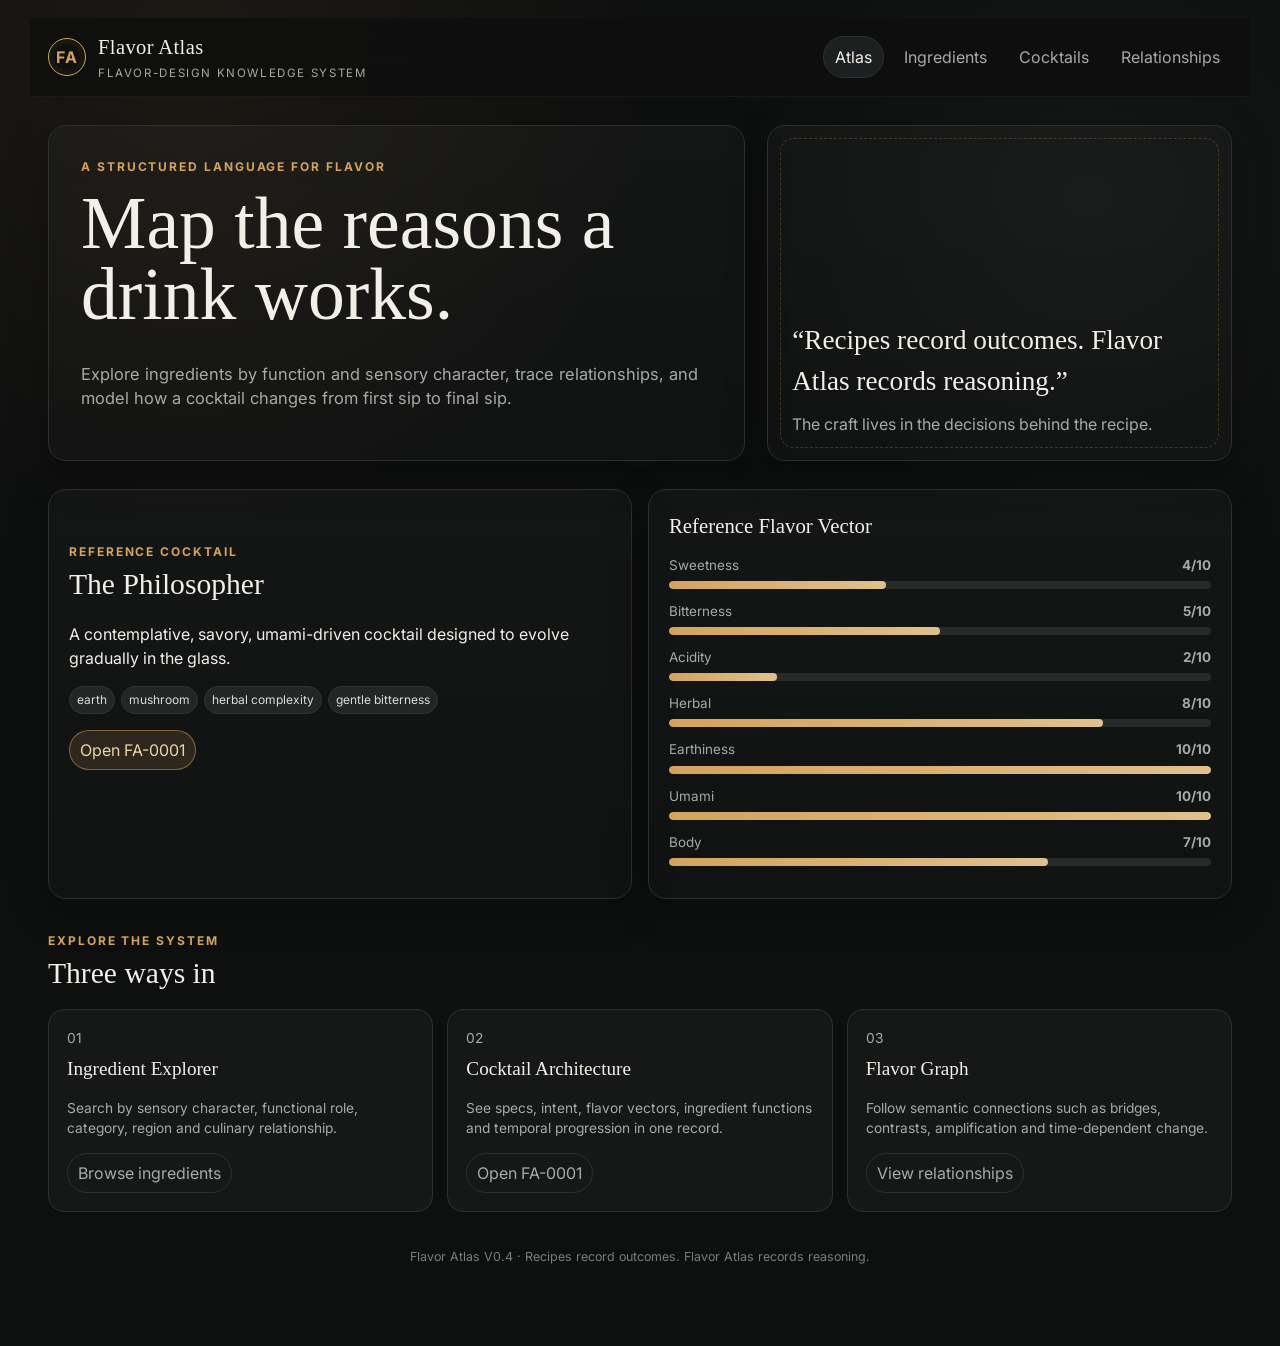
==== index.html @ f3403565 "Load final IBA encoding batches" ====
<!doctype html>
<html lang="en">
<head>
  <meta charset="utf-8">
  <meta name="viewport" content="width=device-width, initial-scale=1">
  <meta name="theme-color" content="#0e0f0f">
  <meta name="description" content="Flavor Atlas is a flavor-design knowledge system for cocktails, ingredients, sensory profiles, and the relationships between them.">
  <title>Flavor Atlas</title>
  <link rel="preconnect" href="https://fonts.googleapis.com">
  <link rel="preconnect" href="https://fonts.gstatic.com" crossorigin>
  <link href="https://fonts.googleapis.com/css2?family=Inter:wght@400;500;600;700&display=swap" rel="stylesheet">
  <link rel="stylesheet" href="styles.css">
  <link rel="stylesheet" href="cocktails.css">
  <link rel="stylesheet" href="graph.css">
</head>
<body>
  <main id="app"></main>
  <noscript>Flavor Atlas needs JavaScript enabled to run the interactive explorer.</noscript>
  <script src="data.js"></script>
  <script src="cocktails.js"></script>
  <script src="cocktail-canon.js"></script>
  <script src="canonical-encodings.js"></script>
  <script src="canonical-encodings-2.js"></script>
  <script src="canonical-encodings-3.js"></script>
  <script src="canonical-encodings-4.js"></script>
  <script src="app.js"></script>
  <script src="cocktail-explorer.js"></script>
  <script src="graph-explorer.js"></script>
</body>
</html>
---- styles.css ----
:root {
  --bg: #0e0f0f;
  --panel: #161818;
  --panel-2: #1d2020;
  --text: #f2efe8;
  --muted: #a7aaa5;
  --line: #2c3130;
  --accent: #d4a35b;
  --accent-soft: rgba(212,163,91,.14);
  --green: #9bb29f;
  --danger: #d77d68;
  --radius: 18px;
  --shadow: 0 12px 40px rgba(0,0,0,.28);
}
* { box-sizing: border-box; }
html { scroll-behavior: smooth; }
body {
  margin: 0;
  background:
    radial-gradient(circle at 15% 5%, rgba(212,163,91,.07), transparent 28%),
    radial-gradient(circle at 85% 15%, rgba(155,178,159,.05), transparent 22%),
    var(--bg);
  color: var(--text);
  font-family: Inter, ui-sans-serif, system-ui, -apple-system, BlinkMacSystemFont, "Segoe UI", sans-serif;
  line-height: 1.5;
}
button, input, select { font: inherit; }
button { cursor: pointer; }
a { color: inherit; }
.app-shell { max-width: 1220px; margin: 0 auto; padding: 18px 18px 80px; }
.topbar {
  position: sticky; top: 0; z-index: 20;
  backdrop-filter: blur(18px);
  background: rgba(14,15,15,.86);
  border-bottom: 1px solid rgba(255,255,255,.05);
  margin: 0 -18px 28px;
  padding: 14px 18px;
}
.topbar-inner { max-width: 1220px; margin: 0 auto; display:flex; align-items:center; justify-content:space-between; gap:18px; }
.brand { display:flex; align-items:center; gap:12px; }
.brand-mark { width:38px; height:38px; border:1px solid var(--accent); border-radius:50%; display:grid; place-items:center; color:var(--accent); font-weight:700; letter-spacing:.08em; box-shadow: inset 0 0 0 5px rgba(212,163,91,.04); }
.brand h1 { margin:0; font-family: Georgia, "Times New Roman", serif; font-size: 1.28rem; font-weight:500; letter-spacing:.02em; }
.brand small { display:block; color:var(--muted); margin-top:2px; font-size:.72rem; text-transform:uppercase; letter-spacing:.14em; }
.nav { display:flex; gap:8px; flex-wrap:wrap; justify-content:flex-end; }
.nav button { border:1px solid transparent; background:transparent; color:var(--muted); padding:8px 11px; border-radius:999px; }
.nav button.active, .nav button:hover { color:var(--text); background:var(--panel-2); border-color:var(--line); }
.hero { display:grid; grid-template-columns: 1.2fr .8fr; gap:22px; align-items:stretch; margin-bottom:28px; }
.hero-copy, .hero-card, .panel { background:linear-gradient(180deg, rgba(255,255,255,.025), rgba(255,255,255,.01)); border:1px solid var(--line); border-radius:var(--radius); box-shadow:var(--shadow); }
.hero-copy { padding:32px; min-height:290px; display:flex; flex-direction:column; justify-content:center; }
.eyebrow { color:var(--accent); text-transform:uppercase; letter-spacing:.16em; font-size:.75rem; font-weight:700; }
.hero h2 { font-family:Georgia, "Times New Roman", serif; font-size:clamp(2.1rem, 6vw, 4.6rem); line-height:.96; font-weight:500; margin:12px 0 16px; max-width:760px; }
.hero p { color:var(--muted); max-width:720px; font-size:1.03rem; }
.hero-card { padding:24px; position:relative; overflow:hidden; }
.hero-card::after { content:""; position:absolute; inset:12px; border:1px dashed rgba(212,163,91,.25); border-radius:14px; pointer-events:none; }
.quote { position:relative; z-index:1; display:flex; flex-direction:column; justify-content:flex-end; height:100%; min-height:240px; }
.quote strong { font-family:Georgia, "Times New Roman", serif; font-size:1.7rem; font-weight:500; }
.quote span { color:var(--muted); margin-top:10px; }
.view { display:none; }
.view.active { display:block; animation:fade .22s ease; }
@keyframes fade { from { opacity:.2; transform:translateY(4px);} to {opacity:1; transform:none;} }
.section-head { display:flex; align-items:end; justify-content:space-between; gap:16px; margin:28px 0 14px; }
.section-head h3 { margin:0; font-family:Georgia, "Times New Roman", serif; font-weight:500; font-size:1.85rem; }
.section-head p { margin:0; color:var(--muted); max-width:640px; }
.searchbar { width:100%; display:flex; gap:10px; margin-bottom:14px; }
.searchbar input { flex:1; background:var(--panel); border:1px solid var(--line); color:var(--text); border-radius:12px; padding:12px 14px; outline:none; }
.searchbar input:focus { border-color:var(--accent); box-shadow:0 0 0 3px var(--accent-soft); }
.filters { display:flex; gap:8px; flex-wrap:wrap; margin-bottom:18px; }
.chip { background:transparent; border:1px solid var(--line); color:var(--muted); padding:7px 10px; border-radius:999px; }
.chip.active { background:var(--accent-soft); border-color:rgba(212,163,91,.5); color:#f2d3a7; }
.grid { display:grid; grid-template-columns:repeat(3, 1fr); gap:14px; }
.card { background:var(--panel); border:1px solid var(--line); border-radius:16px; padding:18px; min-height:170px; transition:.18s ease; }
.card:hover { transform:translateY(-2px); border-color:#424947; }
.card h4 { margin:6px 0 8px; font-family:Georgia, "Times New Roman", serif; font-size:1.2rem; font-weight:500; }
.ingredient-card { display:flex; flex-direction:column; }
.ingredient-card .card-open { margin-top:auto; align-self:flex-start; }
.meta { color:var(--muted); font-size:.86rem; }
.tags { display:flex; flex-wrap:wrap; gap:6px; margin-top:12px; }
.tag { font-size:.75rem; color:#d7ddd8; background:#222626; border:1px solid #303635; border-radius:999px; padding:4px 7px; }
.role { color:#f0cf9c; border-color:rgba(212,163,91,.35); background:rgba(212,163,91,.08); }
.two-col { display:grid; grid-template-columns:1fr 1fr; gap:16px; }
.panel { padding:20px; }
.panel h4 { margin:0 0 14px; font-family:Georgia, "Times New Roman", serif; font-size:1.3rem; font-weight:500; }
.metric { margin-bottom:12px; }
.metric-head { display:flex; justify-content:space-between; font-size:.84rem; color:var(--muted); margin-bottom:6px; }
.metric-bar { height:8px; background:#262a29; border-radius:999px; overflow:hidden; }
.metric-fill { height:100%; background:linear-gradient(90deg, var(--accent), #e0c08b); border-radius:999px; }
.spec-list, .function-list, .progression { display:grid; gap:8px; }
.spec-row, .function-row { display:grid; grid-template-columns:110px 1fr; gap:10px; padding:10px 0; border-bottom:1px solid rgba(255,255,255,.05); }
.spec-row:last-child, .function-row:last-child { border-bottom:0; }
.spec-row strong, .function-row strong { color:#f0cf9c; }
.progress-card { border-left:2px solid var(--accent); padding:12px 14px; background:#131515; border-radius:0 12px 12px 0; }
.progress-card .stage { display:flex; justify-content:space-between; gap:12px; align-items:center; }
.progress-card .stage strong { font-family:Georgia, "Times New Roman", serif; font-size:1.1rem; }
.progress-card ul { margin:8px 0 0 18px; color:var(--muted); padding:0; }
.relationships { display:grid; gap:10px; }
.relationship { display:grid; grid-template-columns:1fr auto 1fr; gap:10px; align-items:center; background:var(--panel); border:1px solid var(--line); border-radius:14px; padding:14px; }
.relationship .node { background:#111313; border:1px solid #2e3332; border-radius:12px; padding:12px; }
.relationship .verb { color:var(--accent); font-size:.8rem; text-transform:uppercase; letter-spacing:.1em; text-align:center; }
.relationship small { display:block; color:var(--muted); grid-column:1/-1; border-top:1px solid rgba(255,255,255,.05); padding-top:10px; }
.empty { color:var(--muted); padding:30px; text-align:center; border:1px dashed var(--line); border-radius:14px; grid-column:1/-1; }
.profile-actions { margin:4px 0 18px; }
.profile-heading { align-items:start; }
.profile-heading h3 { font-size:clamp(2rem, 5vw, 3.4rem); margin-top:6px; }
.profile-heading > p { max-width:540px; font-size:1rem; }
.ingredient-profile-top { margin-top:18px; }
.profile-section { margin-top:22px; }
.profile-section h5 { margin:0; color:var(--muted); font-size:.74rem; text-transform:uppercase; letter-spacing:.12em; }
.profile-grid { display:grid; grid-template-columns:repeat(3, 1fr); gap:16px; margin-top:16px; }
.profile-panel { min-height:220px; }
.profile-panel h4 { margin-top:6px; }
.detail-list { margin:0; padding-left:18px; color:var(--muted); }
.detail-list li { margin:0 0 10px; padding-left:4px; }
.caution-panel { border-color:rgba(215,125,104,.28); }
.caution-panel .eyebrow { color:var(--danger); }
.footer { margin-top:36px; color:#777f7b; font-size:.78rem; text-align:center; }
@media (max-width: 860px) {
  .hero, .two-col { grid-template-columns:1fr; }
  .grid { grid-template-columns:repeat(2, 1fr); }
  .profile-grid { grid-template-columns:1fr 1fr; }
  .topbar-inner { align-items:flex-start; }
  .nav { max-width:55%; }
}
@media (max-width: 600px) {
  .app-shell { padding:10px 12px 70px; }
  .topbar { margin:0 -12px 18px; padding:10px 12px; }
  .topbar-inner { display:block; }
  .nav { margin-top:10px; max-width:none; justify-content:flex-start; overflow-x:auto; flex-wrap:nowrap; padding-bottom:2px; }
  .nav button { white-space:nowrap; }
  .brand small { display:none; }
  .hero-copy { padding:22px; min-height:240px; }
  .hero-card { padding:20px; }
  .grid, .profile-grid { grid-template-columns:1fr; }
  .section-head { display:block; }
  .section-head p { margin-top:6px; }
  .relationship { grid-template-columns:1fr; }
  .relationship .verb { text-align:left; }
  .spec-row, .function-row { grid-template-columns:90px 1fr; }
  .profile-actions .chip { width:100%; }
  .profile-heading h3 { font-size:2.2rem; }
  .profile-panel { min-height:0; }
  .ingredient-card .card-open { width:100%; }
}
---- cocktails.css ----
.cocktail-card { display:flex; flex-direction:column; }
.cocktail-card .card-open { margin-top:auto; align-self:flex-start; }
.cocktail-profile-heading { align-items:start; }
.cocktail-profile-heading h3 { font-size:clamp(2rem, 5vw, 3.4rem); margin-top:6px; }
.cocktail-profile-heading > p { max-width:560px; font-size:1rem; }
.service-block { margin-top:18px; padding-top:10px; border-top:1px solid rgba(255,255,255,.05); }
.service-block p { margin:8px 0; }
@media (max-width:600px) {
  .cocktail-card .card-open { width:100%; }
  .cocktail-profile-heading h3 { font-size:2.2rem; }
}
---- graph.css ----
.graph-toolbar { display:grid; grid-template-columns:auto minmax(220px, 360px) 1fr; gap:14px; align-items:center; margin-bottom:16px; }
.graph-toolbar label { color:var(--muted); font-size:.82rem; text-transform:uppercase; letter-spacing:.1em; }
.graph-toolbar select { width:100%; background:var(--panel-2); border:1px solid var(--line); color:var(--text); border-radius:12px; padding:11px 12px; outline:none; }
.graph-toolbar select:focus { border-color:var(--accent); box-shadow:0 0 0 3px var(--accent-soft); }
.graph-key { display:flex; gap:14px; flex-wrap:wrap; justify-content:flex-end; color:var(--muted); font-size:.78rem; }
.graph-key span { display:flex; align-items:center; gap:7px; }
.key-dot { width:10px; height:10px; border-radius:50%; background:var(--accent); display:inline-block; }
.key-line { width:24px; height:2px; background:var(--green); display:inline-block; }
.graph-layout { display:grid; grid-template-columns:minmax(0, 1.35fr) minmax(300px, .65fr); gap:16px; }
.graph-panel { overflow:hidden; }
.graph-panel-head { display:flex; align-items:center; justify-content:space-between; gap:12px; }
.graph-panel-head h4 { margin:4px 0 0; }
.flavor-graph { width:100%; height:auto; display:block; margin:4px 0; overflow:visible; }
.graph-edge { stroke:#454c49; stroke-width:2; opacity:.72; }
.graph-edge.pairing-edge { stroke:var(--green); stroke-width:3; opacity:.9; }
.graph-score { fill:#8d9691; font-size:12px; text-anchor:middle; paint-order:stroke; stroke:var(--panel); stroke-width:5px; stroke-linejoin:round; }
.graph-node circle { fill:#1b1f1e; stroke:#48504d; stroke-width:2; transition:.18s ease; }
.graph-node text { fill:var(--text); font-size:12px; text-anchor:middle; pointer-events:none; }
.graph-node .node-meta { fill:var(--muted); font-size:10px; }
.graph-node-related { cursor:pointer; }
.graph-node-related:hover circle, .graph-node-related:focus circle { stroke:var(--accent); stroke-width:3; fill:#232725; }
.graph-node-related:focus { outline:none; }
.graph-node-center circle { fill:rgba(212,163,91,.12); stroke:var(--accent); stroke-width:3; }
.graph-node-center text { font-size:13px; font-weight:600; }
.graph-help { text-align:center; margin:2px 0 0; }
.recorded-relations { margin-top:18px; padding-top:16px; border-top:1px solid rgba(255,255,255,.06); display:grid; gap:8px; }
.reason-note { background:#121414; border:1px solid #282d2c; border-radius:12px; padding:11px 12px; display:grid; gap:4px; }
.reason-note strong { font-size:.86rem; }
.reason-note span { color:var(--muted); font-size:.8rem; }
.substitution-panel > h4 { margin:6px 0 8px; }
.sub-list { display:grid; gap:9px; margin-top:16px; }
.sub-card { width:100%; display:grid; grid-template-columns:28px 1fr auto; align-items:center; gap:10px; text-align:left; background:#121414; border:1px solid var(--line); border-radius:13px; padding:12px; color:var(--text); }
.sub-card:hover, .sub-card:focus { border-color:var(--accent); background:#181b1a; outline:none; }
.sub-rank { width:26px; height:26px; display:grid; place-items:center; border-radius:50%; background:var(--accent-soft); color:#f0cf9c; font-size:.76rem; font-weight:700; }
.sub-copy { display:grid; gap:3px; }
.sub-copy strong { font-size:.92rem; }
.sub-copy small { color:var(--muted); line-height:1.35; }
.sub-score { color:var(--accent); font-size:.84rem; font-weight:700; }
.authored-subs { margin-top:18px; padding-top:15px; border-top:1px solid rgba(255,255,255,.06); }
.authored-subs h5 { margin:0 0 8px; color:var(--muted); text-transform:uppercase; letter-spacing:.1em; font-size:.72rem; }
.caution-notes h5 { color:var(--danger); }
@media (max-width:900px) {
  .graph-layout { grid-template-columns:1fr; }
  .graph-toolbar { grid-template-columns:1fr 1fr; }
  .graph-key { grid-column:1/-1; justify-content:flex-start; }
}
@media (max-width:600px) {
  .graph-toolbar { grid-template-columns:1fr; }
  .graph-key { grid-column:auto; }
  .graph-panel { padding:14px 8px; }
  .flavor-graph { margin:0; }
  .graph-node text { font-size:11px; }
  .graph-score { font-size:10px; }
  .sub-card { grid-template-columns:26px 1fr auto; padding:11px 10px; }
}
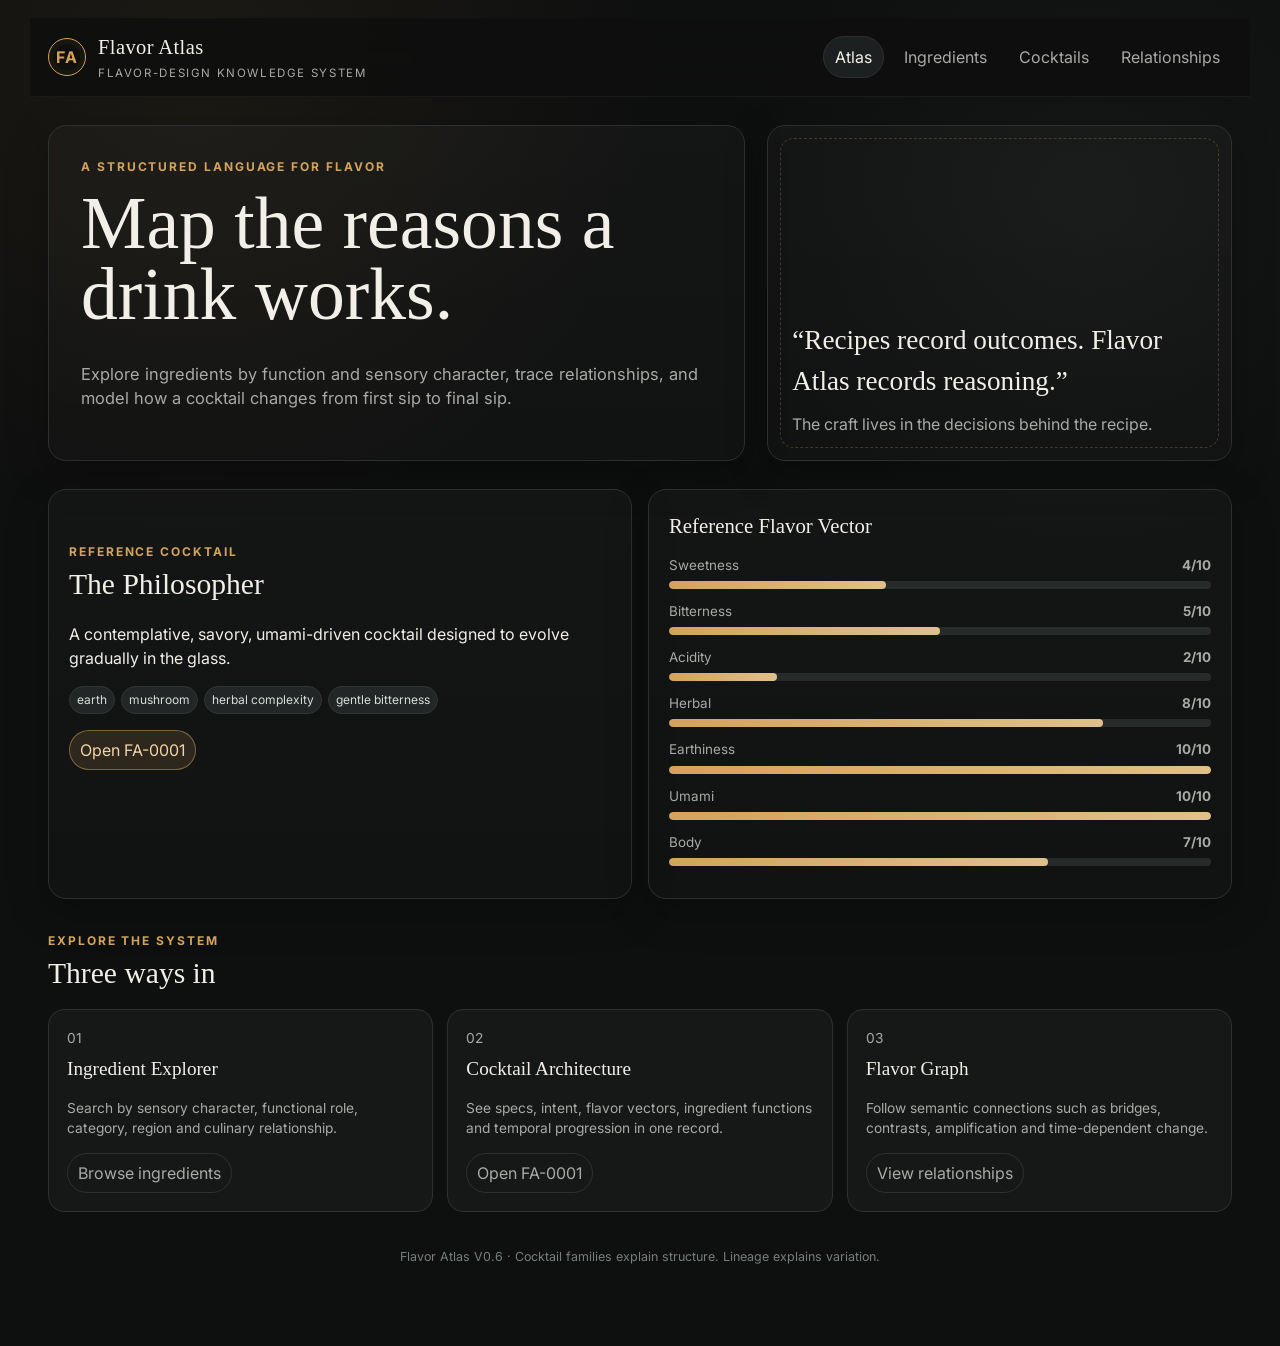
==== commit b48e9719: "Load V0.6 cocktail family graph" ====
--- a/index.html
+++ b/index.html
@@ -12,6 +12,7 @@
   <link rel="stylesheet" href="styles.css">
   <link rel="stylesheet" href="cocktails.css">
   <link rel="stylesheet" href="graph.css">
+  <link rel="stylesheet" href="cocktail-family.css">
 </head>
 <body>
   <main id="app"></main>
@@ -23,8 +24,13 @@
   <script src="canonical-encodings-2.js"></script>
   <script src="canonical-encodings-3.js"></script>
   <script src="canonical-encodings-4.js"></script>
+  <script src="house-encodings-1.js"></script>
+  <script src="house-encodings-2.js"></script>
+  <script src="house-encodings-3.js"></script>
+  <script src="cocktail-families.js"></script>
   <script src="app.js"></script>
   <script src="cocktail-explorer.js"></script>
   <script src="graph-explorer.js"></script>
+  <script src="cocktail-family-explorer.js"></script>
 </body>
 </html>
--- a/cocktail-family.css
+++ b/cocktail-family.css
@@ -0,0 +1,56 @@
+.relationship-tabs { display:flex; gap:8px; margin-bottom:16px; }
+.family-toolbar { display:grid; grid-template-columns:auto minmax(280px, 1fr) auto; gap:12px; align-items:center; margin-bottom:16px; }
+.family-toolbar label { color:var(--muted); font-size:.78rem; text-transform:uppercase; letter-spacing:.1em; }
+.family-toolbar select { width:100%; background:var(--panel-2); border:1px solid var(--line); color:var(--text); border-radius:12px; padding:11px 12px; outline:none; }
+.family-toolbar select:focus { border-color:var(--accent); box-shadow:0 0 0 3px var(--accent-soft); }
+.family-graph-layout { display:grid; grid-template-columns:minmax(0,1.4fr) minmax(300px,.6fr); gap:16px; }
+.family-graph-panel { overflow:hidden; }
+.cocktail-family-graph { width:100%; height:auto; display:block; margin:4px 0; overflow:visible; }
+.family-edge { stroke:#4a504e; stroke-width:2.2; opacity:.82; }
+.family-parent-edge { stroke:var(--accent); }
+.family-child-edge { stroke:var(--green); }
+.family-peer-edge { stroke:#5f6663; stroke-dasharray:6 6; opacity:.65; }
+.family-edge-label { fill:#8d9691; font-size:10px; text-anchor:middle; paint-order:stroke; stroke:var(--panel); stroke-width:5px; stroke-linejoin:round; }
+.family-node circle { fill:#1b1f1e; stroke:#48504d; stroke-width:2; transition:.18s ease; }
+.family-node text { fill:var(--text); font-size:11px; text-anchor:middle; pointer-events:none; }
+.family-node .node-meta { fill:var(--muted); font-size:8px; }
+.family-node-related { cursor:pointer; }
+.family-node-related:hover circle, .family-node-related:focus circle { stroke:var(--accent); stroke-width:3; fill:#232725; }
+.family-node-related:focus { outline:none; }
+.family-node-center circle { fill:rgba(212,163,91,.12); stroke:var(--accent); stroke-width:3; }
+.family-node-center text { font-size:13px; font-weight:600; }
+.family-definition-panel > h4 { margin:6px 0 8px; }
+.family-formula { margin:0 0 8px; font-size:1rem; color:var(--text); }
+.family-stat { display:flex; align-items:baseline; gap:10px; border-top:1px solid rgba(255,255,255,.06); padding:12px 0; }
+.family-stat strong { color:var(--accent); font-size:1.45rem; }
+.family-stat span { color:var(--muted); font-size:.8rem; }
+.lineage-notes { display:grid; gap:8px; margin-top:16px; padding-top:14px; border-top:1px solid rgba(255,255,255,.06); }
+.lineage-notes h5 { margin:0 0 2px; text-transform:uppercase; letter-spacing:.1em; font-size:.7rem; color:var(--muted); }
+.lineage-note { width:100%; display:grid; gap:4px; text-align:left; background:#121414; border:1px solid var(--line); border-radius:12px; padding:11px 12px; color:var(--text); }
+.lineage-note:hover, .lineage-note:focus { border-color:var(--accent); background:#181b1a; outline:none; }
+.lineage-note strong { font-size:.84rem; }
+.lineage-note span { color:var(--accent); font-size:.72rem; text-transform:uppercase; letter-spacing:.06em; }
+.lineage-note small { color:var(--muted); line-height:1.4; }
+.lineage-note.compact { margin-top:8px; }
+.lineage-empty { margin-top:16px; padding-top:14px; border-top:1px solid rgba(255,255,255,.06); }
+.family-index-heading { margin-top:24px; }
+.family-card-grid { display:grid; grid-template-columns:repeat(3,minmax(0,1fr)); gap:10px; }
+.family-card { min-height:112px; display:grid; grid-template-columns:auto 1fr; grid-template-rows:auto auto 1fr; column-gap:10px; text-align:left; background:var(--panel); border:1px solid var(--line); border-radius:14px; padding:14px; color:var(--text); }
+.family-card:hover, .family-card:focus, .family-card.active { border-color:var(--accent); background:#181b1a; outline:none; }
+.family-count { grid-row:1/3; min-width:34px; height:34px; display:grid; place-items:center; border-radius:50%; background:var(--accent-soft); color:#f0cf9c; font-size:.82rem; font-weight:700; }
+.family-card strong { font-size:.9rem; }
+.family-card small { grid-column:2; color:var(--muted); line-height:1.35; margin-top:4px; }
+.family-profile-heading { margin-top:24px; }
+@media (max-width:900px) {
+  .family-graph-layout { grid-template-columns:1fr; }
+  .family-card-grid { grid-template-columns:repeat(2,minmax(0,1fr)); }
+}
+@media (max-width:650px) {
+  .relationship-tabs { display:grid; grid-template-columns:1fr 1fr; }
+  .family-toolbar { grid-template-columns:1fr; }
+  .family-card-grid { grid-template-columns:1fr; }
+  .family-graph-panel { padding:14px 6px; }
+  .family-edge-label { font-size:8px; }
+  .family-node text { font-size:10px; }
+  .family-node .node-meta { font-size:7px; }
+}
